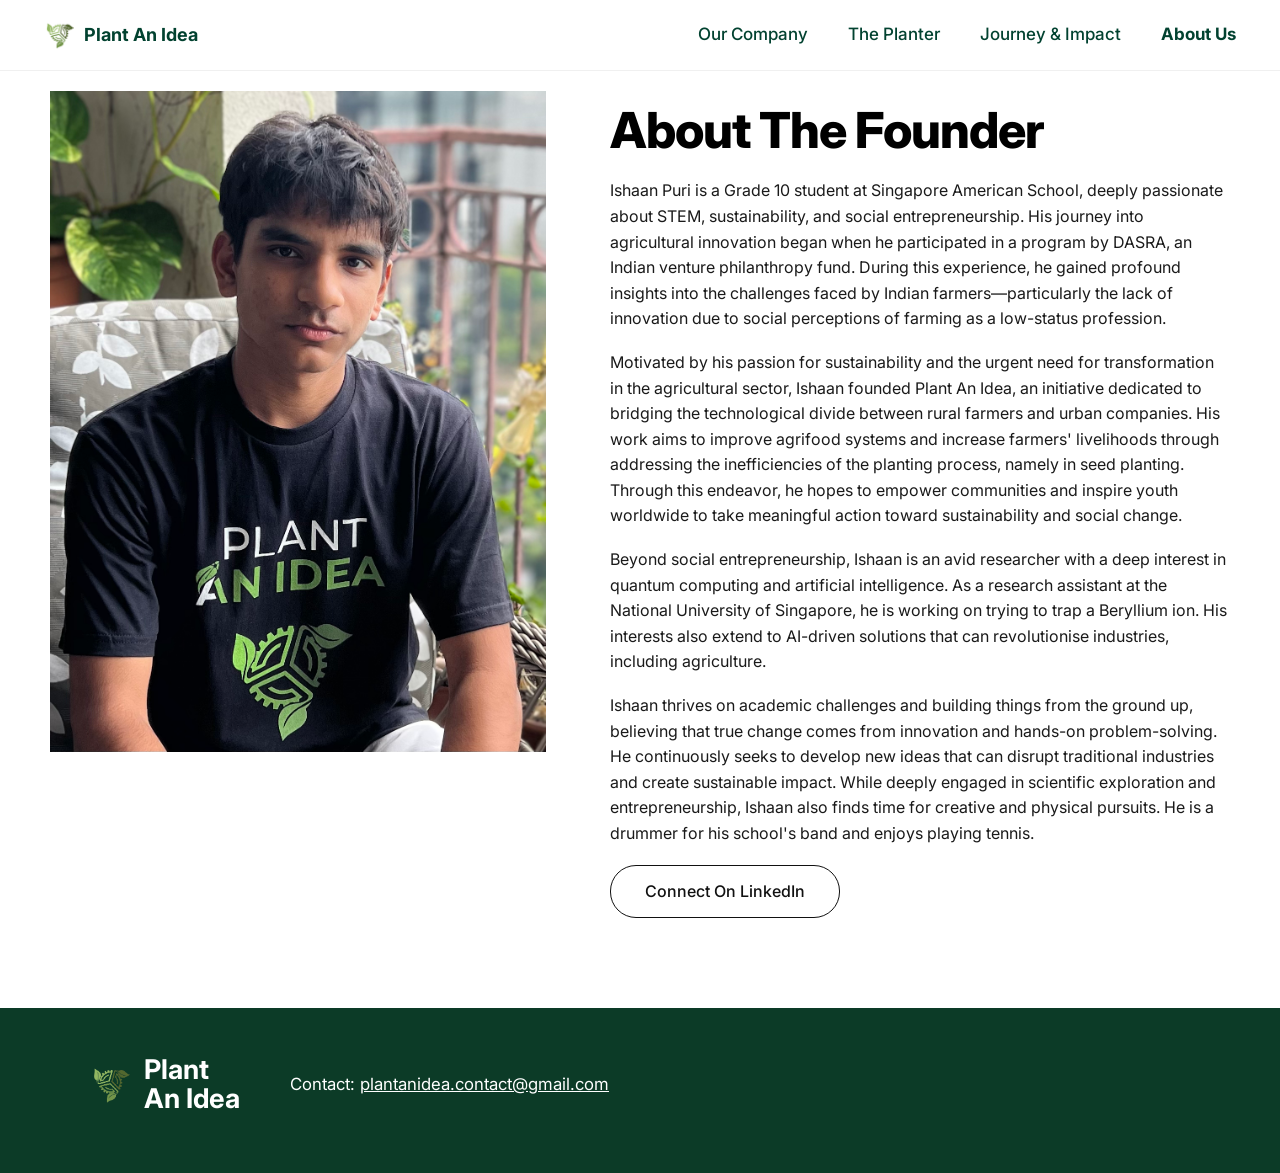
==== about.html @ f46f4e7c "Static recreation of plantanidea.com (migrated off Wix to GitHub Pages) Four pages (Home, The Plante" ====
<!DOCTYPE html>
<html lang="en">
<head>
  <meta charset="UTF-8" />
  <meta name="viewport" content="width=device-width, initial-scale=1.0" />
  <title>About Us | Plant An Idea</title>
  <meta name="description" content="About the founder of Plant An Idea — Ishaan Puri, student, researcher, and social entrepreneur." />
  <link rel="preconnect" href="https://fonts.googleapis.com" />
  <link rel="preconnect" href="https://fonts.gstatic.com" crossorigin />
  <link href="https://fonts.googleapis.com/css2?family=Inter:wght@400;500;600;700;800&family=Courier+Prime:wght@400;700&display=swap" rel="stylesheet" />
  <link rel="stylesheet" href="styles.css" />
</head>
<body>

  <header class="site-header">
    <a class="brand" href="index.html"><img src="assets/img/leaf-logo.png" alt="" />Plant An Idea</a>
    <nav class="nav">
      <a href="index.html">Our Company</a>
      <a href="planter.html">The Planter</a>
      <a href="journey.html">Journey &amp; Impact</a>
      <a href="about.html" class="active">About Us</a>
    </nav>
  </header>

  <main>
    <section class="wrap about-founder">
      <div class="photo"><img src="assets/img/founder.png" alt="Ishaan Puri, founder of Plant An Idea" /></div>
      <div class="bio">
        <h1 class="page-title page-title--black" style="margin-top:0;">About The Founder</h1>
        <p>Ishaan Puri is a Grade 10 student at Singapore American School, deeply passionate about STEM, sustainability, and social entrepreneurship. His journey into agricultural innovation began when he participated in a program by DASRA, an Indian venture philanthropy fund. During this experience, he gained profound insights into the challenges faced by Indian farmers—particularly the lack of innovation due to social perceptions of farming as a low-status profession.</p>
        <p>Motivated by his passion for sustainability and the urgent need for transformation in the agricultural sector, Ishaan founded Plant An Idea, an initiative dedicated to bridging the technological divide between rural farmers and urban companies. His work aims to improve agrifood systems and increase farmers' livelihoods through addressing the inefficiencies of the planting process, namely in seed planting. Through this endeavor, he hopes to empower communities and inspire youth worldwide to take meaningful action toward sustainability and social change.</p>
        <p>Beyond social entrepreneurship, Ishaan is an avid researcher with a deep interest in quantum computing and artificial intelligence. As a research assistant at the National University of Singapore, he is working on trying to trap a Beryllium ion. His interests also extend to AI-driven solutions that can revolutionise industries, including agriculture.</p>
        <p>Ishaan thrives on academic challenges and building things from the ground up, believing that true change comes from innovation and hands-on problem-solving. He continuously seeks to develop new ideas that can disrupt traditional industries and create sustainable impact. While deeply engaged in scientific exploration and entrepreneurship, Ishaan also finds time for creative and physical pursuits. He is a drummer for his school's band and enjoys playing tennis.</p>
        <a class="btn-outline" href="https://www.linkedin.com/in/ishaanpuri2008/" target="_blank" rel="noopener">Connect On LinkedIn</a>
      </div>
    </section>
  </main>

  <footer class="site-footer">
    <div class="wrap">
      <div class="f-brand"><img src="assets/img/leaf-logo.png" alt="" />Plant An Idea</div>
      <div class="f-contact">Contact: <a href="mailto:plantanidea.contact@gmail.com">plantanidea.contact@gmail.com</a></div>
    </div>
  </footer>

</body>
</html>
---- styles.css ----
/* ===== Plant An Idea — faithful recreation of the Wix site ===== */
:root{
  --green:#024230;        /* primary green (headings, nav) */
  --green-deep:#0c3b27;   /* dark green panels (form, footer) */
  --ink:#0b0b0b;
  --paper:#ffffff;
  --muted:#9aa0a6;
  --sans:'Inter',-apple-system,BlinkMacSystemFont,'Segoe UI',Roboto,sans-serif;
  --mono:'Courier Prime','Courier New',ui-monospace,monospace;
  --maxw:1180px;
}

*{box-sizing:border-box;}
html{scroll-behavior:smooth;}
body{
  margin:0;
  background:var(--paper);
  color:var(--ink);
  font-family:var(--sans);
  font-size:16px;line-height:1.6;
  -webkit-font-smoothing:antialiased;
}
img{display:block;max-width:100%;}
a{color:inherit;}

/* ===== Header / Nav ===== */
.site-header{
  background:#fff;
  display:flex;
  align-items:center;
  justify-content:space-between;
  gap:24px;
  padding:20px 44px;
  position:sticky;top:0;z-index:60;
  border-bottom:1px solid #f0f0f0;
}
.brand{display:flex;align-items:center;gap:10px;color:var(--green);font-weight:700;font-size:18px;text-decoration:none;}
.brand img{width:30px;height:30px;}
.nav{display:flex;gap:40px;}
.nav a{
  color:var(--green);
  text-decoration:none;
  font-size:17px;
  font-weight:500;
}
.nav a:hover{opacity:.7;}
.nav a.active{font-weight:700;}
.nav__toggle{display:none;}

/* ===== Generic section ===== */
.wrap{max-width:var(--maxw);margin:0 auto;padding:0 40px;}
.page-title{
  font-size:clamp(2.6rem,6vw,4.2rem);
  font-weight:800;
  letter-spacing:-.02em;
  color:var(--green);
  margin:64px 0 8px;
}
.page-title--black{color:#000;}

/* ===== Hero video (home) ===== */
.hero-video{position:relative;width:100%;height:88vh;min-height:520px;overflow:hidden;background:#000;}
.hero-video video{width:100%;height:100%;object-fit:cover;}

/* ===== Home: mission ===== */
.mission{padding:80px 0 30px;}
.mission h1{
  font-size:clamp(2.6rem,6vw,4.4rem);
  font-weight:800;color:var(--green);margin:0 0 36px;letter-spacing:-.02em;
}
.mission p{font-size:1.18rem;color:#5a5f5b;max-width:980px;}

/* farmer video block */
.feature-video{padding:24px 0 60px;}
.feature-video video{width:100%;max-height:640px;object-fit:cover;background:#000;border-radius:2px;}

/* ===== Stats ===== */
.stats{display:grid;grid-template-columns:repeat(4,1fr);gap:30px;padding:30px 0 90px;}
.stat .num{font-size:3.6rem;font-weight:500;color:#111;line-height:1;}
.stat .label{font-family:var(--mono);font-size:1rem;color:#222;margin-top:14px;}

/* ===== Contact form (dark green) ===== */
.contact{background:var(--green-deep);color:#fff;}
.contact .wrap{display:grid;grid-template-columns:1fr 1.1fr;gap:60px;padding-top:70px;padding-bottom:90px;align-items:center;}
.contact h2{font-size:clamp(2.2rem,4.5vw,3.4rem);font-weight:800;line-height:1.1;margin:0;}
.form-grid{display:grid;grid-template-columns:1fr 1fr;gap:22px 28px;}
.field{display:flex;flex-direction:column;gap:8px;}
.field.full{grid-column:1 / -1;}
.field label{font-family:var(--mono);font-size:.95rem;color:#eaf2ee;}
.field input,.field textarea{
  border:none;border-radius:22px;padding:13px 18px;font-family:var(--sans);font-size:1rem;
  background:#fff;color:#111;
}
.field textarea{border-radius:16px;min-height:120px;resize:vertical;}
.btn{
  display:inline-block;border:none;cursor:pointer;
  background:#fff;color:var(--green-deep);
  font-family:var(--mono);font-size:1rem;
  padding:12px 30px;border-radius:24px;margin-top:6px;
  text-decoration:none;
}
.btn:hover{background:#eef5f1;}

/* ===== The Planter: feature grid ===== */
.see-more-wrap{text-align:center;margin:10px 0 56px;}
.btn-outline{
  display:inline-block;border:1px solid #111;border-radius:26px;
  padding:13px 34px;text-decoration:none;color:#111;font-weight:500;
}
.btn-outline:hover{background:#111;color:#fff;}
.planter-grid{
  display:grid;grid-template-columns:1fr 1.1fr 1fr;gap:40px;align-items:center;
  padding-bottom:90px;
}
.planter-grid .feat{text-align:center;}
.planter-grid .feat + .feat{margin-top:54px;}
.planter-grid .feat h3{font-size:1.35rem;font-weight:700;color:#111;margin:0 0 12px;}
.planter-grid .feat p{font-family:var(--mono);font-size:.95rem;color:#222;margin:0;}
.planter-grid .center-img img{width:100%;}

/* planter gallery */
.gallery{display:grid;grid-template-columns:1fr 1fr 1fr;gap:40px;padding:30px 0 90px;}
.media{margin-bottom:40px;}
.media video{width:100%;background:#000;border-radius:2px;}
.media .cap{font-family:var(--mono);color:var(--green);text-align:center;margin-top:14px;font-size:.95rem;}
.gallery .diagram img{width:100%;}
.gallery .diagram .cap{font-family:var(--mono);color:var(--green);text-align:center;margin:10px 0 22px;}
.gallery .diagram p{font-family:var(--mono);text-align:center;color:#222;font-size:.95rem;}

/* ===== Journey timeline ===== */
.journey-entry{
  display:grid;grid-template-columns:1fr 1fr;gap:56px;align-items:center;
  padding:36px 0;
}
.journey-entry .text h3{font-size:1.5rem;font-weight:600;color:#111;margin:0 0 18px;}
.journey-entry .text p{font-family:var(--mono);color:#222;font-size:1rem;}
.journey-entry .text a{color:var(--green);}
.journey-media img,.journey-media video{width:100%;border-radius:2px;background:#000;}
.journey-media > * + *{margin-top:18px;}

/* ===== About founder ===== */
.about-founder{display:grid;grid-template-columns:1fr 1.25fr;gap:64px;align-items:start;padding:20px 0 90px;}
.about-founder .page-title{font-size:clamp(2.2rem,4.2vw,3.1rem);}
.about-founder .photo img{width:100%;}
.about-founder .bio p{margin:0 0 18px;color:#1a1a1a;}

/* ===== Footer ===== */
.site-footer{background:var(--green-deep);color:#fff;}
.site-footer .wrap{display:flex;align-items:center;gap:40px;flex-wrap:wrap;padding-top:48px;padding-bottom:60px;}
.site-footer .f-brand{display:flex;align-items:center;gap:14px;font-size:1.7rem;font-weight:700;line-height:1.05;max-width:160px;}
.site-footer .f-brand img{width:40px;}
.site-footer .f-contact{font-size:1.05rem;}
.site-footer a{color:#fff;}

/* ===== Responsive ===== */
@media (max-width:900px){
  .stats{grid-template-columns:repeat(2,1fr);gap:40px 20px;}
  .contact .wrap{grid-template-columns:1fr;gap:34px;}
  .planter-grid{grid-template-columns:1fr;gap:30px;}
  .planter-grid .feat + .feat{margin-top:34px;}
  .gallery{grid-template-columns:1fr;}
  .journey-entry{grid-template-columns:1fr;gap:24px;}
  .about-founder{grid-template-columns:1fr;gap:30px;}
}
@media (max-width:680px){
  .site-header{padding:16px 20px;flex-wrap:wrap;}
  .nav{gap:20px;font-size:15px;flex-wrap:wrap;}
  .wrap{padding:0 22px;}
  .form-grid{grid-template-columns:1fr;}
}
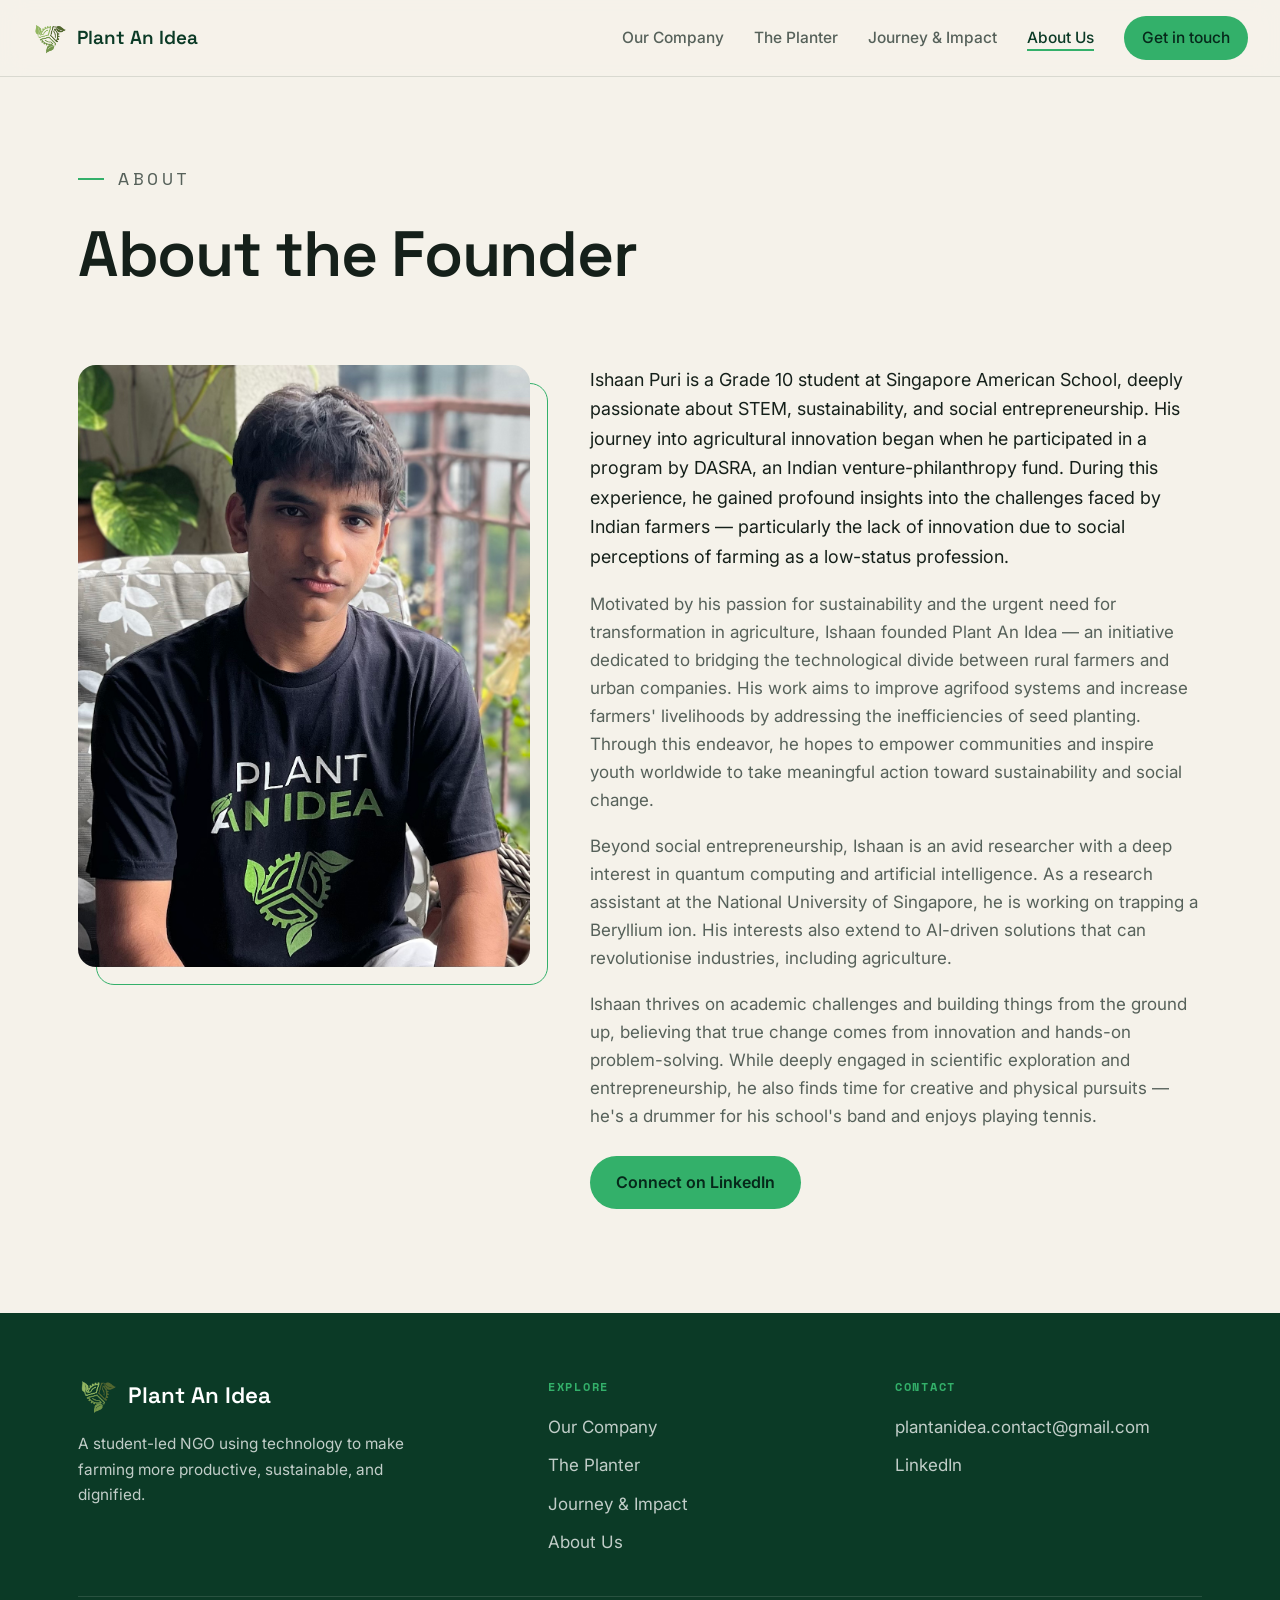
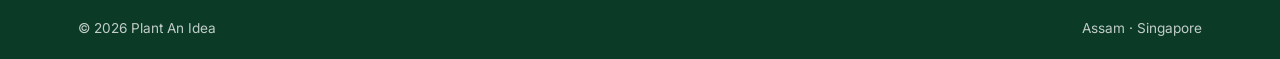
==== commit 8138af18: "Redesign: professional agri-tech NGO brand across all pages Cohesive green identity, Space Grotesk +" ====
--- a/about.html
+++ b/about.html
@@ -3,45 +3,65 @@
 <head>
   <meta charset="UTF-8" />
   <meta name="viewport" content="width=device-width, initial-scale=1.0" />
-  <title>About Us | Plant An Idea</title>
-  <meta name="description" content="About the founder of Plant An Idea — Ishaan Puri, student, researcher, and social entrepreneur." />
+  <title>About the Founder — Plant An Idea</title>
+  <meta name="description" content="Ishaan Puri — student, researcher, and social entrepreneur, and the founder of Plant An Idea." />
   <link rel="preconnect" href="https://fonts.googleapis.com" />
   <link rel="preconnect" href="https://fonts.gstatic.com" crossorigin />
-  <link href="https://fonts.googleapis.com/css2?family=Inter:wght@400;500;600;700;800&family=Courier+Prime:wght@400;700&display=swap" rel="stylesheet" />
+  <link href="https://fonts.googleapis.com/css2?family=Space+Grotesk:wght@400;500;600;700&family=Inter:wght@400;500;600;700&family=Space+Mono:wght@400;700&display=swap" rel="stylesheet" />
   <link rel="stylesheet" href="styles.css" />
 </head>
 <body>
 
-  <header class="site-header">
-    <a class="brand" href="index.html"><img src="assets/img/leaf-logo.png" alt="" />Plant An Idea</a>
-    <nav class="nav">
+  <header class="nav nav--light">
+    <a class="nav__brand" href="index.html"><img src="assets/img/leaf-logo.png" alt="" />Plant An Idea</a>
+    <nav class="nav__links">
       <a href="index.html">Our Company</a>
       <a href="planter.html">The Planter</a>
       <a href="journey.html">Journey &amp; Impact</a>
       <a href="about.html" class="active">About Us</a>
+      <a class="nav__cta" href="index.html#contact">Get in touch</a>
     </nav>
+    <button class="nav__burger" aria-label="Menu" aria-expanded="false"><span></span><span></span></button>
   </header>
 
   <main>
-    <section class="wrap about-founder">
-      <div class="photo"><img src="assets/img/founder.png" alt="Ishaan Puri, founder of Plant An Idea" /></div>
-      <div class="bio">
-        <h1 class="page-title page-title--black" style="margin-top:0;">About The Founder</h1>
-        <p>Ishaan Puri is a Grade 10 student at Singapore American School, deeply passionate about STEM, sustainability, and social entrepreneurship. His journey into agricultural innovation began when he participated in a program by DASRA, an Indian venture philanthropy fund. During this experience, he gained profound insights into the challenges faced by Indian farmers—particularly the lack of innovation due to social perceptions of farming as a low-status profession.</p>
-        <p>Motivated by his passion for sustainability and the urgent need for transformation in the agricultural sector, Ishaan founded Plant An Idea, an initiative dedicated to bridging the technological divide between rural farmers and urban companies. His work aims to improve agrifood systems and increase farmers' livelihoods through addressing the inefficiencies of the planting process, namely in seed planting. Through this endeavor, he hopes to empower communities and inspire youth worldwide to take meaningful action toward sustainability and social change.</p>
-        <p>Beyond social entrepreneurship, Ishaan is an avid researcher with a deep interest in quantum computing and artificial intelligence. As a research assistant at the National University of Singapore, he is working on trying to trap a Beryllium ion. His interests also extend to AI-driven solutions that can revolutionise industries, including agriculture.</p>
-        <p>Ishaan thrives on academic challenges and building things from the ground up, believing that true change comes from innovation and hands-on problem-solving. He continuously seeks to develop new ideas that can disrupt traditional industries and create sustainable impact. While deeply engaged in scientific exploration and entrepreneurship, Ishaan also finds time for creative and physical pursuits. He is a drummer for his school's band and enjoys playing tennis.</p>
-        <a class="btn-outline" href="https://www.linkedin.com/in/ishaanpuri2008/" target="_blank" rel="noopener">Connect On LinkedIn</a>
+    <section class="phero">
+      <div class="container">
+        <p class="eyebrow">About</p>
+        <h1 class="h-title">About the Founder</h1>
+      </div>
+    </section>
+
+    <section class="section" style="padding-top:46px;">
+      <div class="container">
+        <div class="founder reveal">
+          <div class="founder__photo"><img src="assets/img/founder.png" alt="Ishaan Puri, founder of Plant An Idea" /></div>
+          <div class="founder__bio">
+            <p>Ishaan Puri is a Grade 10 student at Singapore American School, deeply passionate about STEM, sustainability, and social entrepreneurship. His journey into agricultural innovation began when he participated in a program by DASRA, an Indian venture-philanthropy fund. During this experience, he gained profound insights into the challenges faced by Indian farmers — particularly the lack of innovation due to social perceptions of farming as a low-status profession.</p>
+            <p>Motivated by his passion for sustainability and the urgent need for transformation in agriculture, Ishaan founded Plant An Idea — an initiative dedicated to bridging the technological divide between rural farmers and urban companies. His work aims to improve agrifood systems and increase farmers' livelihoods by addressing the inefficiencies of seed planting. Through this endeavor, he hopes to empower communities and inspire youth worldwide to take meaningful action toward sustainability and social change.</p>
+            <p>Beyond social entrepreneurship, Ishaan is an avid researcher with a deep interest in quantum computing and artificial intelligence. As a research assistant at the National University of Singapore, he is working on trapping a Beryllium ion. His interests also extend to AI-driven solutions that can revolutionise industries, including agriculture.</p>
+            <p>Ishaan thrives on academic challenges and building things from the ground up, believing that true change comes from innovation and hands-on problem-solving. While deeply engaged in scientific exploration and entrepreneurship, he also finds time for creative and physical pursuits — he's a drummer for his school's band and enjoys playing tennis.</p>
+            <a class="btn btn--solid" href="https://www.linkedin.com/in/ishaanpuri2008/" target="_blank" rel="noopener" style="margin-top:8px;">Connect on LinkedIn</a>
+          </div>
+        </div>
       </div>
     </section>
   </main>
 
   <footer class="site-footer">
-    <div class="wrap">
-      <div class="f-brand"><img src="assets/img/leaf-logo.png" alt="" />Plant An Idea</div>
-      <div class="f-contact">Contact: <a href="mailto:plantanidea.contact@gmail.com">plantanidea.contact@gmail.com</a></div>
+    <div class="container">
+      <div class="site-footer__top">
+        <div>
+          <div class="f-brand"><img src="assets/img/leaf-logo.png" alt="" />Plant An Idea</div>
+          <p>A student-led NGO using technology to make farming more productive, sustainable, and dignified.</p>
+        </div>
+        <div><h4>Explore</h4><ul><li><a href="index.html">Our Company</a></li><li><a href="planter.html">The Planter</a></li><li><a href="journey.html">Journey &amp; Impact</a></li><li><a href="about.html">About Us</a></li></ul></div>
+        <div><h4>Contact</h4><ul><li><a href="mailto:plantanidea.contact@gmail.com">plantanidea.contact@gmail.com</a></li><li><a href="https://www.linkedin.com/in/ishaanpuri2008/" target="_blank" rel="noopener">LinkedIn</a></li></ul></div>
+      </div>
+      <div class="site-footer__bar"><span>© <span id="yr"></span> Plant An Idea</span><span>Assam · Singapore</span></div>
     </div>
   </footer>
 
+  <script src="app.js"></script>
 </body>
 </html>
--- a/styles.css
+++ b/styles.css
@@ -1,170 +1,199 @@
-/* ===== Plant An Idea — faithful recreation of the Wix site ===== */
+/* =====================================================================
+   Plant An Idea — agri-tech NGO (redesign)
+   Space Grotesk (display) · Inter (body) · Space Mono (labels/stats)
+   ===================================================================== */
 :root{
-  --green:#024230;        /* primary green (headings, nav) */
-  --green-deep:#0c3b27;   /* dark green panels (form, footer) */
-  --ink:#0b0b0b;
-  --paper:#ffffff;
-  --muted:#9aa0a6;
+  --green-900:#0b3a26;
+  --green-700:#13573a;
+  --green:#1c7a4a;
+  --green-bright:#33b06a;
+  --cream:#f5f2ea;
+  --cream-2:#ffffff;
+  --ink:#15201a;
+  --ink-soft:#56615a;
+  --line:rgba(16,40,28,.12);
+  --radius:18px;
+  --maxw:1180px;
+  --ease:cubic-bezier(.22,1,.36,1);
+  --display:'Space Grotesk',-apple-system,BlinkMacSystemFont,sans-serif;
   --sans:'Inter',-apple-system,BlinkMacSystemFont,'Segoe UI',Roboto,sans-serif;
-  --mono:'Courier Prime','Courier New',ui-monospace,monospace;
-  --maxw:1180px;
+  --mono:'Space Mono',ui-monospace,monospace;
 }
+*{box-sizing:border-box;margin:0;padding:0;}
+html{scroll-behavior:smooth;}
+body{background:var(--cream);color:var(--ink);font-family:var(--sans);font-size:17px;line-height:1.65;-webkit-font-smoothing:antialiased;}
+img{display:block;max-width:100%;}
+a{color:inherit;text-decoration:none;}
+::selection{background:var(--green-bright);color:#06281a;}
+.container{max-width:var(--maxw);margin:0 auto;padding:0 28px;}
+.section{padding:104px 0;scroll-margin-top:84px;}
+.section--green{background:var(--green-900);color:#fff;}
+.section--cream2{background:var(--cream-2);}
 
-*{box-sizing:border-box;}
-html{scroll-behavior:smooth;}
-body{
-  margin:0;
-  background:var(--paper);
-  color:var(--ink);
-  font-family:var(--sans);
-  font-size:16px;line-height:1.6;
-  -webkit-font-smoothing:antialiased;
-}
-img{display:block;max-width:100%;}
-a{color:inherit;}
+/* ===== eyebrow + headings ===== */
+.eyebrow{font-family:var(--mono);text-transform:uppercase;letter-spacing:.2em;font-size:.8rem;color:var(--green);display:flex;align-items:center;gap:14px;margin-bottom:26px;}
+.eyebrow::before{content:"";width:26px;height:2px;background:var(--green-bright);}
+.section--green .eyebrow{color:var(--green-bright);}
+h1,h2,h3{font-family:var(--display);font-weight:600;letter-spacing:-.02em;line-height:1.08;}
+.h-title{font-size:clamp(2.4rem,5.5vw,4rem);}
+.h-sec{font-size:clamp(2rem,4vw,3rem);margin-bottom:18px;}
+
+/* ===== Buttons ===== */
+.btn{display:inline-flex;align-items:center;gap:9px;font-weight:600;font-size:1rem;padding:13px 26px;border-radius:999px;transition:transform .2s var(--ease),background .2s,color .2s,box-shadow .2s;cursor:pointer;border:none;font-family:var(--sans);}
+.btn--solid{background:var(--green-bright);color:#06281a;}
+.btn--solid:hover{transform:translateY(-2px);box-shadow:0 12px 28px rgba(51,176,106,.4);}
+.btn--dark{background:var(--green-900);color:#fff;}
+.btn--dark:hover{transform:translateY(-2px);background:var(--green-700);}
+.btn--ghost{border:1.5px solid currentColor;}
+.btn--ghost:hover{background:rgba(255,255,255,.12);transform:translateY(-2px);}
+.btn--lightghost{border:1.5px solid var(--green);color:var(--green);}
+.btn--lightghost:hover{background:var(--green);color:#fff;transform:translateY(-2px);}
 
 /* ===== Header / Nav ===== */
-.site-header{
-  background:#fff;
-  display:flex;
-  align-items:center;
-  justify-content:space-between;
-  gap:24px;
-  padding:20px 44px;
-  position:sticky;top:0;z-index:60;
-  border-bottom:1px solid #f0f0f0;
-}
-.brand{display:flex;align-items:center;gap:10px;color:var(--green);font-weight:700;font-size:18px;text-decoration:none;}
-.brand img{width:30px;height:30px;}
-.nav{display:flex;gap:40px;}
-.nav a{
-  color:var(--green);
-  text-decoration:none;
-  font-size:17px;
-  font-weight:500;
-}
-.nav a:hover{opacity:.7;}
-.nav a.active{font-weight:700;}
-.nav__toggle{display:none;}
+.nav{position:fixed;top:0;left:0;right:0;z-index:100;display:flex;align-items:center;justify-content:space-between;padding:16px 32px;transition:background .35s var(--ease),box-shadow .35s,padding .35s;}
+.nav__brand{display:flex;align-items:center;gap:11px;font-family:var(--display);font-weight:600;font-size:1.18rem;color:#fff;}
+.nav__brand img{width:34px;height:34px;}
+.nav__links{display:flex;align-items:center;gap:30px;}
+.nav__links a{color:rgba(255,255,255,.9);font-size:.97rem;font-weight:500;transition:color .2s;}
+.nav__links a:hover,.nav__links a.active{color:#fff;}
+.nav__links a.active{text-decoration:underline;text-underline-offset:6px;text-decoration-color:var(--green-bright);text-decoration-thickness:2px;}
+.nav__cta{background:var(--green-bright);color:#06281a!important;border-radius:999px;padding:9px 18px;}
+.nav__burger{display:none;}
+/* light pages (no dark hero behind nav): nav starts solid */
+.nav--light{background:rgba(245,242,234,.9);backdrop-filter:saturate(180%) blur(12px);box-shadow:0 1px 0 var(--line);}
+.nav--light .nav__brand{color:var(--green-900);}
+.nav--light .nav__links a{color:var(--ink-soft);}
+.nav--light .nav__links a:hover,.nav--light .nav__links a.active{color:var(--green-900);}
+/* scrolled state (over a dark hero) */
+.nav.is-scrolled{background:rgba(245,242,234,.92);backdrop-filter:saturate(180%) blur(12px);box-shadow:0 1px 0 var(--line);padding:11px 32px;}
+.nav.is-scrolled .nav__brand{color:var(--green-900);}
+.nav.is-scrolled .nav__links a{color:var(--ink-soft);}
+.nav.is-scrolled .nav__links a:hover,.nav.is-scrolled .nav__links a.active{color:var(--green-900);}
 
-/* ===== Generic section ===== */
-.wrap{max-width:var(--maxw);margin:0 auto;padding:0 40px;}
-.page-title{
-  font-size:clamp(2.6rem,6vw,4.2rem);
-  font-weight:800;
-  letter-spacing:-.02em;
-  color:var(--green);
-  margin:64px 0 8px;
-}
-.page-title--black{color:#000;}
+/* ===== Hero (video) ===== */
+.hero{position:relative;height:100vh;min-height:600px;overflow:hidden;display:flex;align-items:center;color:#fff;}
+.hero__bg{position:absolute;inset:0;width:100%;height:100%;object-fit:cover;}
+.hero__scrim{position:absolute;inset:0;background:linear-gradient(105deg,rgba(7,40,26,.86) 0%,rgba(7,40,26,.55) 45%,rgba(7,40,26,.2) 100%),linear-gradient(0deg,rgba(7,40,26,.6),transparent 40%);}
+.hero__inner{position:relative;max-width:var(--maxw);width:100%;margin:0 auto;padding:0 28px;}
+.hero__inner .eyebrow{color:var(--green-bright);}
+.hero h1{font-size:clamp(3rem,8vw,6.4rem);max-width:14ch;}
+.hero__sub{max-width:580px;margin-top:22px;font-size:clamp(1.05rem,2vw,1.28rem);color:rgba(255,255,255,.9);}
+.hero__actions{display:flex;gap:14px;margin-top:34px;flex-wrap:wrap;}
+.hero__scroll{position:absolute;left:50%;bottom:24px;transform:translateX(-50%);color:#fff;opacity:.8;font-size:1.3rem;animation:bob 1.8s var(--ease) infinite;}
+@keyframes bob{0%,100%{transform:translateX(-50%)}50%{transform:translateX(-50%) translateY(8px)}}
 
-/* ===== Hero video (home) ===== */
-.hero-video{position:relative;width:100%;height:88vh;min-height:520px;overflow:hidden;background:#000;}
-.hero-video video{width:100%;height:100%;object-fit:cover;}
+/* page hero (non-video, for subpages) */
+.phero{padding:150px 0 30px;}
+.phero .h-title{max-width:16ch;}
+.phero p{color:var(--ink-soft);max-width:620px;margin-top:14px;font-size:1.12rem;}
 
-/* ===== Home: mission ===== */
-.mission{padding:80px 0 30px;}
-.mission h1{
-  font-size:clamp(2.6rem,6vw,4.4rem);
-  font-weight:800;color:var(--green);margin:0 0 36px;letter-spacing:-.02em;
-}
-.mission p{font-size:1.18rem;color:#5a5f5b;max-width:980px;}
+/* ===== Mission ===== */
+.mission{display:grid;grid-template-columns:1.1fr .9fr;gap:60px;align-items:center;}
+.mission__lead{font-family:var(--display);font-weight:500;font-size:clamp(1.5rem,2.6vw,2.1rem);line-height:1.25;}
+.mission__lead .hl{color:var(--green);}
+.mission p{color:var(--ink-soft);margin-top:18px;}
+.mission__img img{width:100%;border-radius:var(--radius);aspect-ratio:4/5;object-fit:cover;}
 
-/* farmer video block */
-.feature-video{padding:24px 0 60px;}
-.feature-video video{width:100%;max-height:640px;object-fit:cover;background:#000;border-radius:2px;}
+/* ===== Stats band ===== */
+.stats{display:grid;grid-template-columns:repeat(4,1fr);gap:28px;}
+.stat .num{font-family:var(--mono);font-weight:700;font-size:3.4rem;line-height:1;color:var(--green-bright);}
+.section--green .stat .num{color:var(--green-bright);}
+.stat .label{margin-top:12px;color:rgba(255,255,255,.82);font-size:.98rem;}
+.section:not(.section--green) .stat .num{color:var(--green);}
+.section:not(.section--green) .stat .label{color:var(--ink-soft);}
 
-/* ===== Stats ===== */
-.stats{display:grid;grid-template-columns:repeat(4,1fr);gap:30px;padding:30px 0 90px;}
-.stat .num{font-size:3.6rem;font-weight:500;color:#111;line-height:1;}
-.stat .label{font-family:var(--mono);font-size:1rem;color:#222;margin-top:14px;}
+/* ===== Feature cards ===== */
+.feature-cards{display:grid;grid-template-columns:repeat(2,1fr);gap:24px;}
+.fcard{background:var(--cream-2);border:1px solid var(--line);border-radius:var(--radius);padding:30px 30px 32px;transition:transform .3s var(--ease),box-shadow .3s;}
+.fcard:hover{transform:translateY(-5px);box-shadow:0 20px 44px rgba(11,58,38,.12);}
+.fcard__icon{width:46px;height:46px;border-radius:12px;background:var(--green);color:#fff;display:flex;align-items:center;justify-content:center;font-size:1.3rem;margin-bottom:18px;}
+.fcard h3{font-size:1.3rem;margin-bottom:8px;}
+.fcard p{color:var(--ink-soft);font-size:.97rem;}
 
-/* ===== Contact form (dark green) ===== */
-.contact{background:var(--green-deep);color:#fff;}
-.contact .wrap{display:grid;grid-template-columns:1fr 1.1fr;gap:60px;padding-top:70px;padding-bottom:90px;align-items:center;}
-.contact h2{font-size:clamp(2.2rem,4.5vw,3.4rem);font-weight:800;line-height:1.1;margin:0;}
-.form-grid{display:grid;grid-template-columns:1fr 1fr;gap:22px 28px;}
-.field{display:flex;flex-direction:column;gap:8px;}
-.field.full{grid-column:1 / -1;}
-.field label{font-family:var(--mono);font-size:.95rem;color:#eaf2ee;}
-.field input,.field textarea{
-  border:none;border-radius:22px;padding:13px 18px;font-family:var(--sans);font-size:1rem;
-  background:#fff;color:#111;
-}
-.field textarea{border-radius:16px;min-height:120px;resize:vertical;}
-.btn{
-  display:inline-block;border:none;cursor:pointer;
-  background:#fff;color:var(--green-deep);
-  font-family:var(--mono);font-size:1rem;
-  padding:12px 30px;border-radius:24px;margin-top:6px;
-  text-decoration:none;
-}
-.btn:hover{background:#eef5f1;}
+/* split: planter image + intro */
+.split{display:grid;grid-template-columns:1fr 1fr;gap:56px;align-items:center;}
+.split__media img{width:100%;border-radius:var(--radius);}
+.split--planter .split__media{background:var(--cream-2);border:1px solid var(--line);border-radius:var(--radius);padding:30px;}
 
-/* ===== The Planter: feature grid ===== */
-.see-more-wrap{text-align:center;margin:10px 0 56px;}
-.btn-outline{
-  display:inline-block;border:1px solid #111;border-radius:26px;
-  padding:13px 34px;text-decoration:none;color:#111;font-weight:500;
-}
-.btn-outline:hover{background:#111;color:#fff;}
-.planter-grid{
-  display:grid;grid-template-columns:1fr 1.1fr 1fr;gap:40px;align-items:center;
-  padding-bottom:90px;
-}
-.planter-grid .feat{text-align:center;}
-.planter-grid .feat + .feat{margin-top:54px;}
-.planter-grid .feat h3{font-size:1.35rem;font-weight:700;color:#111;margin:0 0 12px;}
-.planter-grid .feat p{font-family:var(--mono);font-size:.95rem;color:#222;margin:0;}
-.planter-grid .center-img img{width:100%;}
+/* ===== Gallery (videos) ===== */
+.vgrid{display:grid;grid-template-columns:repeat(3,1fr);gap:26px;}
+.vitem{background:var(--cream-2);border:1px solid var(--line);border-radius:14px;overflow:hidden;}
+.vitem video{width:100%;display:block;background:#000;aspect-ratio:16/10;object-fit:cover;}
+.vitem .cap{padding:14px 16px;font-family:var(--mono);font-size:.82rem;color:var(--green);text-align:center;}
+.diagram-block{display:grid;grid-template-columns:1.1fr .9fr;gap:48px;align-items:center;margin-top:60px;}
+.diagram-block img{width:100%;border-radius:14px;border:1px solid var(--line);background:#fff;padding:16px;}
+.diagram-block .cap{font-family:var(--mono);color:var(--green);font-size:.85rem;margin-bottom:12px;}
 
-/* planter gallery */
-.gallery{display:grid;grid-template-columns:1fr 1fr 1fr;gap:40px;padding:30px 0 90px;}
-.media{margin-bottom:40px;}
-.media video{width:100%;background:#000;border-radius:2px;}
-.media .cap{font-family:var(--mono);color:var(--green);text-align:center;margin-top:14px;font-size:.95rem;}
-.gallery .diagram img{width:100%;}
-.gallery .diagram .cap{font-family:var(--mono);color:var(--green);text-align:center;margin:10px 0 22px;}
-.gallery .diagram p{font-family:var(--mono);text-align:center;color:#222;font-size:.95rem;}
-
-/* ===== Journey timeline ===== */
-.journey-entry{
-  display:grid;grid-template-columns:1fr 1fr;gap:56px;align-items:center;
-  padding:36px 0;
-}
-.journey-entry .text h3{font-size:1.5rem;font-weight:600;color:#111;margin:0 0 18px;}
-.journey-entry .text p{font-family:var(--mono);color:#222;font-size:1rem;}
-.journey-entry .text a{color:var(--green);}
-.journey-media img,.journey-media video{width:100%;border-radius:2px;background:#000;}
-.journey-media > * + *{margin-top:18px;}
+/* ===== Timeline (Journey) ===== */
+.tline{list-style:none;position:relative;max-width:980px;margin:0 auto;}
+.tline::before{content:"";position:absolute;left:14px;top:10px;bottom:10px;width:2px;background:var(--line);}
+.tnode{position:relative;padding:0 0 56px 60px;}
+.tnode:last-child{padding-bottom:0;}
+.tnode::before{content:"";position:absolute;left:6px;top:6px;width:18px;height:18px;border-radius:50%;background:var(--green-bright);border:4px solid var(--cream);}
+.section--cream2 .tnode::before{border-color:var(--cream-2);}
+.tnode .date{font-family:var(--mono);font-size:.8rem;color:var(--green);text-transform:uppercase;letter-spacing:.1em;}
+.tnode h3{font-size:1.5rem;margin:8px 0 16px;}
+.tnode p{color:var(--ink-soft);}
+.tnode a{color:var(--green);text-decoration:underline;text-underline-offset:3px;}
+.tnode__media{margin-top:22px;display:grid;gap:16px;border-radius:var(--radius);overflow:hidden;}
+.tnode__media img,.tnode__media video{width:100%;border-radius:var(--radius);background:#000;}
 
 /* ===== About founder ===== */
-.about-founder{display:grid;grid-template-columns:1fr 1.25fr;gap:64px;align-items:start;padding:20px 0 90px;}
-.about-founder .page-title{font-size:clamp(2.2rem,4.2vw,3.1rem);}
-.about-founder .photo img{width:100%;}
-.about-founder .bio p{margin:0 0 18px;color:#1a1a1a;}
+.founder{display:grid;grid-template-columns:.85fr 1.15fr;gap:60px;align-items:start;}
+.founder__photo{position:relative;}
+.founder__photo img{width:100%;border-radius:var(--radius);position:relative;z-index:1;}
+.founder__photo::after{content:"";position:absolute;inset:18px -18px -18px 18px;border:1.5px solid var(--green-bright);border-radius:var(--radius);z-index:0;}
+.founder__bio p{color:var(--ink-soft);margin-bottom:18px;}
+.founder__bio p:first-of-type{color:var(--ink);font-size:1.12rem;}
+
+/* ===== Contact form ===== */
+.contact-split{display:grid;grid-template-columns:1fr 1.05fr;gap:60px;align-items:center;}
+.contact-split h2{font-size:clamp(1.9rem,3.6vw,2.8rem);}
+.contact-split p{color:rgba(255,255,255,.8);margin-top:14px;}
+.form-grid{display:grid;grid-template-columns:1fr 1fr;gap:20px 24px;}
+.field{display:flex;flex-direction:column;gap:8px;}
+.field.full{grid-column:1/-1;}
+.field label{font-family:var(--mono);font-size:.85rem;color:#dff0e7;}
+.field input,.field textarea{border:none;border-radius:14px;padding:13px 16px;font-family:var(--sans);font-size:1rem;background:#fff;color:#111;}
+.field textarea{min-height:120px;resize:vertical;}
 
 /* ===== Footer ===== */
-.site-footer{background:var(--green-deep);color:#fff;}
-.site-footer .wrap{display:flex;align-items:center;gap:40px;flex-wrap:wrap;padding-top:48px;padding-bottom:60px;}
-.site-footer .f-brand{display:flex;align-items:center;gap:14px;font-size:1.7rem;font-weight:700;line-height:1.05;max-width:160px;}
-.site-footer .f-brand img{width:40px;}
-.site-footer .f-contact{font-size:1.05rem;}
-.site-footer a{color:#fff;}
+.site-footer{background:var(--green-900);color:rgba(255,255,255,.75);}
+.site-footer__top{display:grid;grid-template-columns:1.4fr 1fr 1fr;gap:40px;padding:64px 0 40px;}
+.site-footer .f-brand{display:flex;align-items:center;gap:12px;font-family:var(--display);font-weight:600;font-size:1.4rem;color:#fff;margin-bottom:16px;}
+.site-footer .f-brand img{width:38px;}
+.site-footer__top p{max-width:34ch;font-size:.96rem;}
+.site-footer h4{font-family:var(--mono);text-transform:uppercase;letter-spacing:.14em;font-size:.78rem;color:var(--green-bright);margin-bottom:16px;}
+.site-footer ul{list-style:none;display:flex;flex-direction:column;gap:10px;}
+.site-footer a:hover{color:#fff;}
+.site-footer__bar{border-top:1px solid rgba(255,255,255,.12);padding:20px 0;font-size:.85rem;display:flex;justify-content:space-between;flex-wrap:wrap;gap:10px;}
+
+/* ===== Reveal ===== */
+.reveal{opacity:0;transform:translateY(26px);transition:opacity .7s var(--ease),transform .7s var(--ease);}
+.reveal.is-visible{opacity:1;transform:none;}
+@media (prefers-reduced-motion:reduce){.reveal{opacity:1;transform:none;}.hero__scroll{animation:none;}}
 
 /* ===== Responsive ===== */
-@media (max-width:900px){
-  .stats{grid-template-columns:repeat(2,1fr);gap:40px 20px;}
-  .contact .wrap{grid-template-columns:1fr;gap:34px;}
-  .planter-grid{grid-template-columns:1fr;gap:30px;}
-  .planter-grid .feat + .feat{margin-top:34px;}
-  .gallery{grid-template-columns:1fr;}
-  .journey-entry{grid-template-columns:1fr;gap:24px;}
-  .about-founder{grid-template-columns:1fr;gap:30px;}
+@media (max-width:920px){
+  .mission,.split,.contact-split,.diagram-block{grid-template-columns:1fr;gap:34px;}
+  .stats{grid-template-columns:repeat(2,1fr);gap:34px 22px;}
+  .feature-cards{grid-template-columns:1fr;}
+  .vgrid{grid-template-columns:1fr 1fr;}
+  .founder{grid-template-columns:1fr;gap:34px;}
+  .founder__photo{max-width:380px;}
+  .site-footer__top{grid-template-columns:1fr 1fr;}
 }
-@media (max-width:680px){
-  .site-header{padding:16px 20px;flex-wrap:wrap;}
-  .nav{gap:20px;font-size:15px;flex-wrap:wrap;}
-  .wrap{padding:0 22px;}
-  .form-grid{grid-template-columns:1fr;}
+@media (max-width:780px){
+  .nav__links{position:fixed;inset:0 0 0 auto;width:min(80vw,330px);flex-direction:column;align-items:flex-start;justify-content:center;gap:26px;background:var(--green-900);padding:44px;transform:translateX(100%);transition:transform .4s var(--ease);}
+  .nav__links a{color:#fff!important;font-size:1.2rem;}
+  .nav.is-open .nav__links{transform:none;}
+  .nav__burger{display:flex;flex-direction:column;gap:6px;width:30px;height:24px;justify-content:center;background:none;border:none;cursor:pointer;z-index:101;}
+  .nav__burger span{display:block;height:2px;background:#fff;transition:transform .3s,opacity .3s;}
+  .nav--light:not(.is-open) .nav__burger span,.nav.is-scrolled:not(.is-open) .nav__burger span{background:var(--green-900);}
+  .nav.is-open .nav__burger span:first-child{transform:translateY(4px) rotate(45deg);}
+  .nav.is-open .nav__burger span:last-child{transform:translateY(-4px) rotate(-45deg);}
 }
+@media (max-width:560px){
+  .section{padding:72px 0;}
+  .stats,.vgrid,.form-grid,.site-footer__top{grid-template-columns:1fr;}
+}
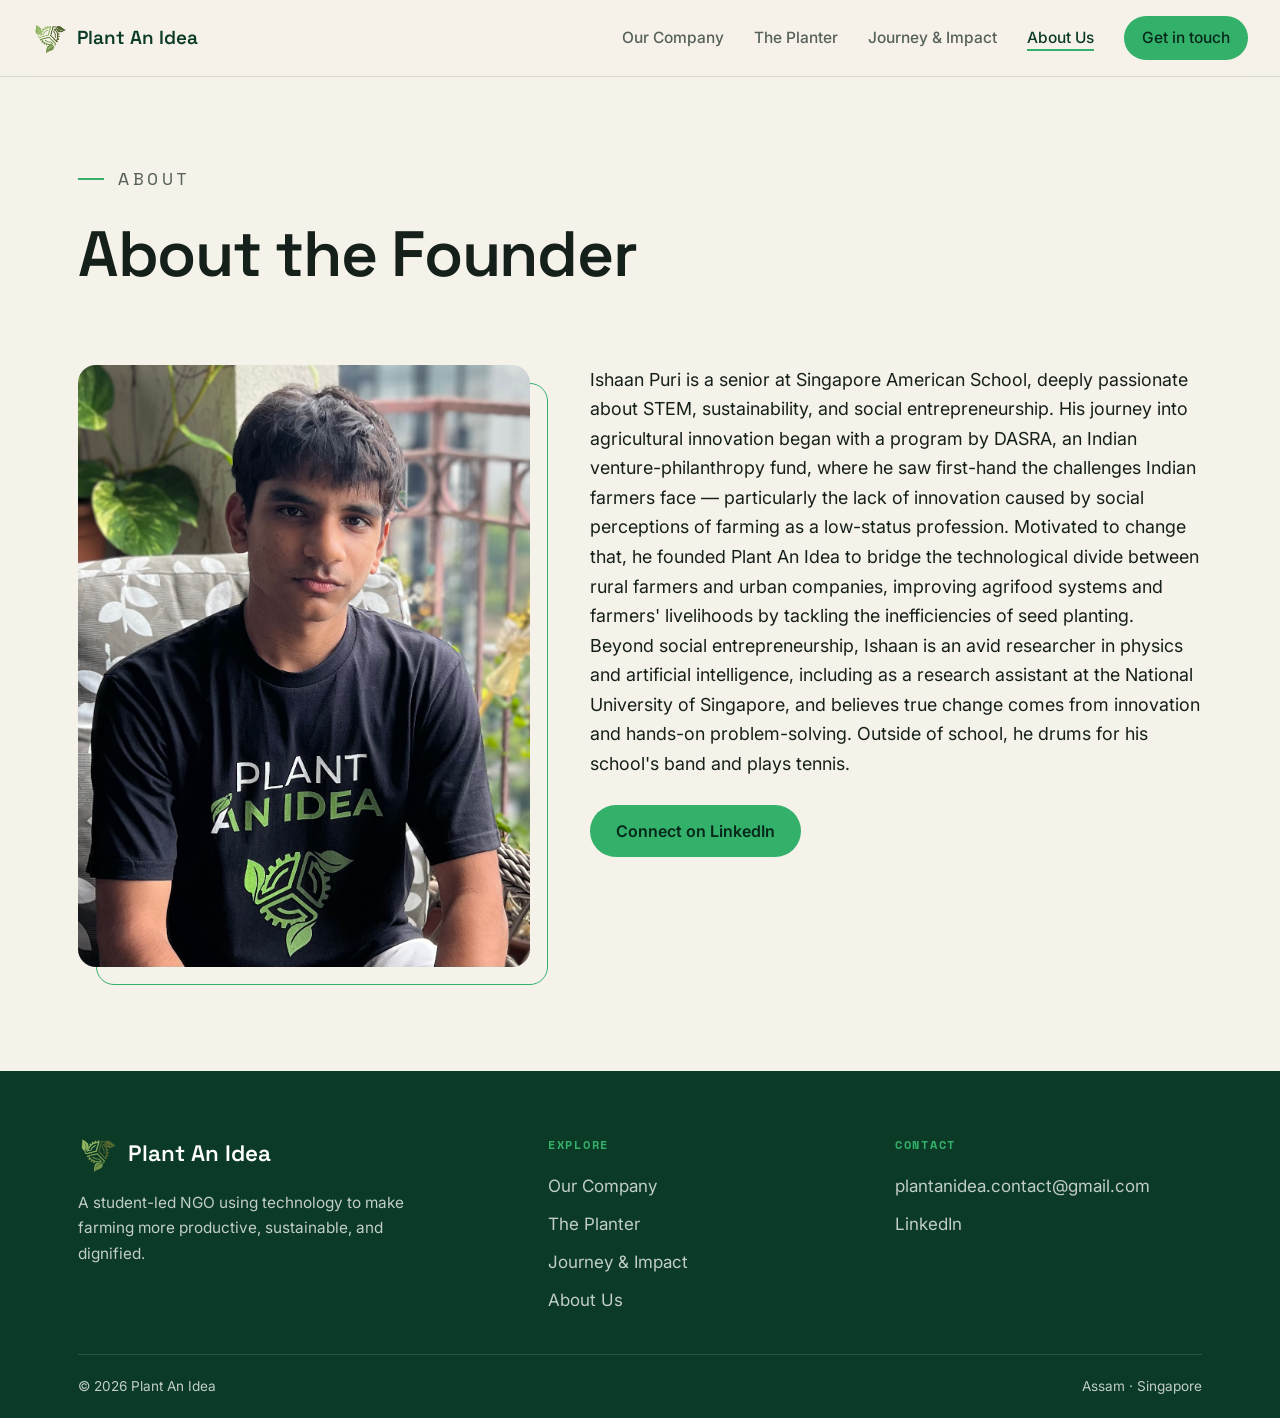
==== commit 270b42ae: "Update founder bio (senior, one paragraph); add July 2026 DASRA YPP mentor entry Co-Authored-By: Cla" ====
--- a/about.html
+++ b/about.html
@@ -37,10 +37,7 @@
         <div class="founder reveal">
           <div class="founder__photo"><img src="assets/img/founder.png" alt="Ishaan Puri, founder of Plant An Idea" /></div>
           <div class="founder__bio">
-            <p>Ishaan Puri is a Grade 10 student at Singapore American School, deeply passionate about STEM, sustainability, and social entrepreneurship. His journey into agricultural innovation began when he participated in a program by DASRA, an Indian venture-philanthropy fund. During this experience, he gained profound insights into the challenges faced by Indian farmers — particularly the lack of innovation due to social perceptions of farming as a low-status profession.</p>
-            <p>Motivated by his passion for sustainability and the urgent need for transformation in agriculture, Ishaan founded Plant An Idea — an initiative dedicated to bridging the technological divide between rural farmers and urban companies. His work aims to improve agrifood systems and increase farmers' livelihoods by addressing the inefficiencies of seed planting. Through this endeavor, he hopes to empower communities and inspire youth worldwide to take meaningful action toward sustainability and social change.</p>
-            <p>Beyond social entrepreneurship, Ishaan is an avid researcher with a deep interest in quantum computing and artificial intelligence. As a research assistant at the National University of Singapore, he is working on trapping a Beryllium ion. His interests also extend to AI-driven solutions that can revolutionise industries, including agriculture.</p>
-            <p>Ishaan thrives on academic challenges and building things from the ground up, believing that true change comes from innovation and hands-on problem-solving. While deeply engaged in scientific exploration and entrepreneurship, he also finds time for creative and physical pursuits — he's a drummer for his school's band and enjoys playing tennis.</p>
+            <p>Ishaan Puri is a senior at Singapore American School, deeply passionate about STEM, sustainability, and social entrepreneurship. His journey into agricultural innovation began with a program by DASRA, an Indian venture-philanthropy fund, where he saw first-hand the challenges Indian farmers face — particularly the lack of innovation caused by social perceptions of farming as a low-status profession. Motivated to change that, he founded Plant An Idea to bridge the technological divide between rural farmers and urban companies, improving agrifood systems and farmers' livelihoods by tackling the inefficiencies of seed planting. Beyond social entrepreneurship, Ishaan is an avid researcher in physics and artificial intelligence, including as a research assistant at the National University of Singapore, and believes true change comes from innovation and hands-on problem-solving. Outside of school, he drums for his school's band and plays tennis.</p>
             <a class="btn btn--solid" href="https://www.linkedin.com/in/ishaanpuri2008/" target="_blank" rel="noopener" style="margin-top:8px;">Connect on LinkedIn</a>
           </div>
         </div>
--- a/styles.css
+++ b/styles.css
@@ -115,6 +115,14 @@
 .split__media img{width:100%;border-radius:var(--radius);}
 .split--planter .split__media{background:var(--cream-2);border:1px solid var(--line);border-radius:var(--radius);padding:30px;}
 
+/* ===== Voices from the field — centered testimonial video ===== */
+.eyebrow--center{justify-content:center;}
+.voices{max-width:960px;margin:0 auto;text-align:center;}
+.voices h2{margin-bottom:14px;}
+.voices > p{color:var(--ink-soft);max-width:600px;margin:0 auto 34px;}
+.voices__video{border-radius:var(--radius);overflow:hidden;background:#000;box-shadow:0 26px 60px rgba(11,58,38,.18);margin-bottom:30px;}
+.voices__video video{display:block;width:100%;height:auto;}
+
 /* ===== Gallery (videos) ===== */
 .vgrid{display:grid;grid-template-columns:repeat(3,1fr);gap:26px;}
 .vitem{background:var(--cream-2);border:1px solid var(--line);border-radius:14px;overflow:hidden;}
